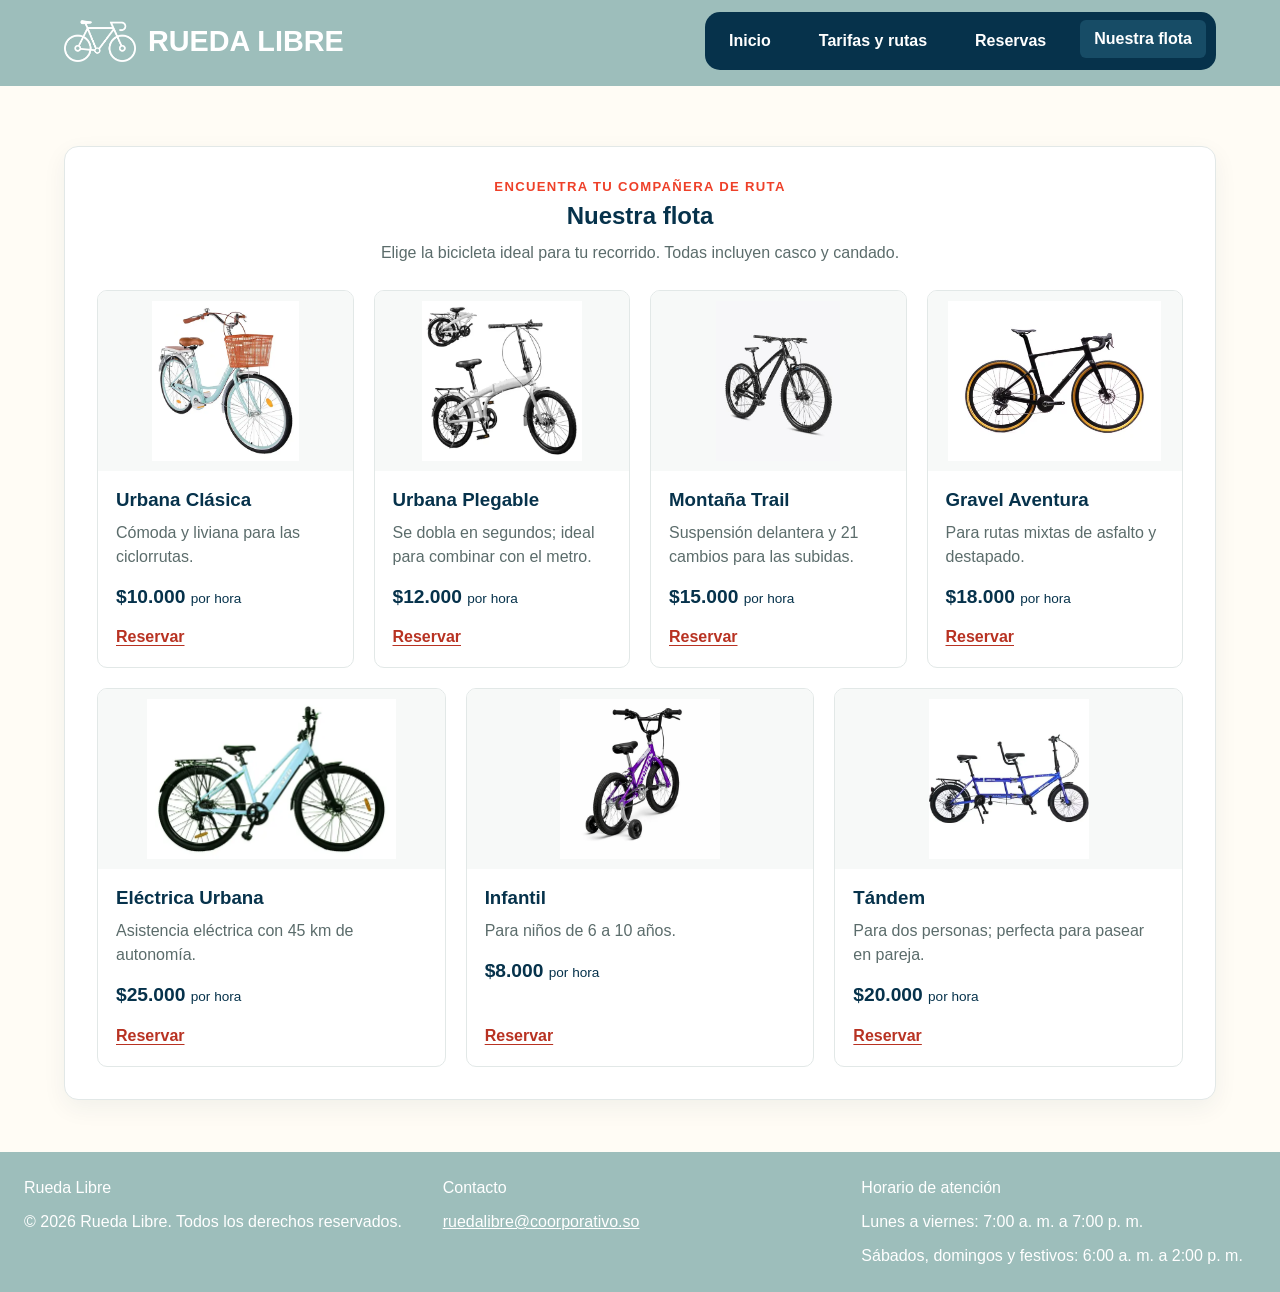
==== paginas/nuestra-flota.html @ 8e7b6cf3 "cambios dia2 semana3" ====
<!DOCTYPE html>
<html lang="es">

<head>
    <meta charset="UTF-8">
    <meta name="viewport" content="width=device-width, initial-scale=1.0">
    <meta name="description" content="Conoce las bicicletas disponibles para alquiler en Rueda Libre.">

    <title>Nuestra flota | Rueda Libre</title>
    <link rel="icon" type="image/png" href="../img/icon.png">
    <link rel="stylesheet" href="../css/estilos.css">
</head>

<body>

    <header class="head">
        <div class="head-marca">
            <a href="../index.html">
                <img src="../img/logo.png" alt="Logo de Rueda Libre" width="90">
            </a>
            <h1>RUEDA LIBRE</h1>
        </div>

        <nav>
            <ul>
                <li><a href="../index.html">Inicio</a></li>
                <li><a href="tarifas.html">Tarifas y rutas</a></li>
                <li><a href="reservas.html">Reservas</a></li>
                <li><a href="nuestra-flota.html" aria-current="page">Nuestra flota</a></li>
            </ul>
        </nav>
    </header>

    <main class="inicio-main">
        <section class="inicio-section" id="flota" aria-labelledby="flota-titulo">
            <div class="inicio-section-heading">
                <p class="inicio-eyebrow">Encuentra tu compañera de ruta</p>
                <h2 id="flota-titulo">Nuestra flota</h2>
                <p>Elige la bicicleta ideal para tu recorrido. Todas incluyen casco y candado.</p>
            </div>
            <div class="flota-grid">
                <article class="flota-card">
                    <img src="../img/img4.png" alt="Bicicletas disponibles para alquiler" loading="lazy">
                    <div class="flota-card-content">
                        <h3>Urbana Clásica</h3>
                        <p>Cómoda y liviana para las ciclorrutas.</p>
                        <p class="flota-precio">$10.000 <span>por hora</span></p>
                        <a href="reservas.html">Reservar</a>
                    </div>
                </article>
                <article class="flota-card">
                    <img src="../img/img5.png" alt="Bicicletas disponibles para alquiler" loading="lazy">
                    <div class="flota-card-content">
                        <h3>Urbana Plegable</h3>
                        <p>Se dobla en segundos; ideal para combinar con el metro.</p>
                        <p class="flota-precio">$12.000 <span>por hora</span></p>
                        <a href="reservas.html">Reservar</a>
                    </div>
                </article>
                <article class="flota-card">
                    <img src="../img/img6.png" alt="Bicicletas recorriendo una ruta" loading="lazy">
                    <div class="flota-card-content">
                        <h3>Montaña Trail</h3>
                        <p>Suspensión delantera y 21 cambios para las subidas.</p>
                        <p class="flota-precio">$15.000 <span>por hora</span></p>
                        <a href="reservas.html">Reservar</a>
                    </div>
                </article>
                <article class="flota-card">
                    <img src="../img/img7.png" alt="Bicicletas recorriendo una ruta" loading="lazy">
                    <div class="flota-card-content">
                        <h3>Gravel Aventura</h3>
                        <p>Para rutas mixtas de asfalto y destapado.</p>
                        <p class="flota-precio">$18.000 <span>por hora</span></p>
                        <a href="reservas.html">Reservar</a>
                    </div>
                </article>
                <article class="flota-card">
                    <img src="../img/img8.png" alt="Bicicletas disponibles para alquiler" loading="lazy">
                    <div class="flota-card-content">
                        <h3>Eléctrica Urbana</h3>
                        <p>Asistencia eléctrica con 45 km de autonomía.</p>
                        <p class="flota-precio">$25.000 <span>por hora</span></p>
                        <a href="reservas.html">Reservar</a>
                    </div>
                </article>
                <article class="flota-card">
                    <img src="../img/img9.png" alt="Bicicletas disponibles para alquiler" loading="lazy">
                    <div class="flota-card-content">
                        <h3>Infantil</h3>
                        <p>Para niños de 6 a 10 años.</p>
                        <p class="flota-precio">$8.000 <span>por hora</span></p>
                        <a href="reservas.html">Reservar</a>
                    </div>
                </article>
                <article class="flota-card">
                    <img src="../img/img10.png" alt="Bicicletas disponibles para alquiler" loading="lazy">
                    <div class="flota-card-content">
                        <h3>Tándem</h3>
                        <p>Para dos personas; perfecta para pasear en pareja.</p>
                        <p class="flota-precio">$20.000 <span>por hora</span></p>
                        <a href="reservas.html">Reservar</a>
                    </div>
                </article>
            </div>
        </section>
    </main>

    <footer>
        <div class="footer-marca">
            <p>Rueda Libre</p>
            <p>&copy; 2026 Rueda Libre. Todos los derechos reservados.</p>
        </div>

        <div class="footer-contacto">
            <p>Contacto</p>
            <p>
                <a href="mailto:ruedalibre@coorporativo.so">
                    ruedalibre@coorporativo.so
                </a>
            </p>
        </div>

        <div class="footer-horario">
            <p>Horario de atención</p>
            <p>Lunes a viernes: 7:00 a. m. a 7:00 p. m.</p>
            <p>Sábados, domingos y festivos: 6:00 a. m. a 2:00 p. m.</p>
        </div>
    </footer>

</body>

</html>
---- css/estilos.css ----
* {
    box-sizing: border-box;
}

body {
    margin: 0;
    background-color: #fffcf5;
    color: #333;
    font-family: Arial, sans-serif;
}

img {
    display: block;
    max-width: 100%;
    height: auto;
}

a {
    color: #b83222;
}

a:hover {
    color: #06324b;
}

.head {
    display: flex;
    flex-direction: column;
    align-items: center;
    gap: 14px;
    padding: 14px 16px;
    border-bottom: 4px solid #9dbebb;
    background: #9dbebb;
    color: #fff;
    text-align: center;
}

.head-marca {
    display: flex;
    align-items: center;
    justify-content: center;
    gap: 12px;
}

.head-marca a {
    line-height: 0;
}

.head img {
    width: 64px;
    filter: brightness(0) invert(1);
}

.head h1 {
    margin: 0;
    font-size: clamp(1.25rem, 5vw, 1.8rem);
}

nav {
    width: 100%;
    padding: 10px;
    background: #06324b;
    border-radius: 15px;
}

nav ul {
    display: flex;
    flex-wrap: wrap;
    align-items: center;
    justify-content: center;
    gap: 8px;
    margin: 0;
    padding: 0;
    list-style: none;
}

nav a {
    display: block;
    padding: 10px 14px;
    border-radius: 6px;
    color: #fff;
    font-weight: 700;
    text-decoration: none;
    transition: color 0.2s ease, background-color 0.2s ease, transform 0.2s ease;
}

nav a:hover,
nav a[aria-current="page"],
nav a:focus-visible {
    transform: translateY(-2px);
    background-color: #174c66;
    color: #fff;
}

nav a:focus-visible {
    outline: 2px solid #a5d6a7;
    outline-offset: 2px;
}

main {
    padding: 20px 16px;
}

section {
    margin-bottom: 20px;
    padding: 20px;
    border: 1px solid #ddd;
    border-radius: 8px;
    background: #fff;
}

h2 {
    color: #ee4029;
}

h3 {
    color: #5b6c6b;
}

footer {
    display: flex;
    flex-direction: column;
    gap: 18px;
    padding: 24px 20px;
    background: #9dbebb;
    color: #fff;
}

footer > div {
    min-width: 0;
}

footer p {
    margin: 0 0 10px;
    line-height: 1.5;
}

footer p:last-child {
    margin-bottom: 0;
}

footer a {
    color: #fff;
    overflow-wrap: anywhere;
}

footer a:hover {
    color: #06324b;
}

.reservas-main {
    max-width: 1200px;
    margin: 0 auto;
    padding: 30px 16px 40px;
}

.reservas-layout {
    display: grid;
    gap: 24px;
}

.reservas-heading {
    max-width: 760px;
    margin: 0 auto 28px;
    text-align: left;
}

.reservas-heading h1 {
    margin: 6px 0 12px;
    color: #06324b;
    font-size: clamp(2rem, 5vw, 3rem);
}

.reservas-heading > p:last-child {
    margin: 0;
    color: #5b6c6b;
    line-height: 1.6;
}

.reservas-eyebrow,
.tarifas-eyebrow,
.inicio-eyebrow {
    margin: 0 0 8px;
    color: #ee4029;
    font-size: 0.82rem;
    font-weight: 700;
    letter-spacing: 0.1em;
    text-transform: uppercase;
}

.reserva-card,
.reserva-info-card {
    margin: 0;
    border: 1px solid #e2e8e7;
    border-radius: 14px;
    background: #fff;
    box-shadow: 0 8px 24px rgb(6 50 75 / 8%);
}

.reserva-card {
    padding: 22px 18px;
}

.reserva-card-heading {
    margin-bottom: 24px;
    padding-bottom: 18px;
    border-bottom: 1px solid #e2e8e7;
}

.reserva-card h2,
.reserva-info-card h2 {
    margin: 0 0 8px;
    color: #06324b;
}

.reserva-card-heading .reservas-eyebrow {
    margin-bottom: 6px;
}

.reserva-intro {
    margin: 0;
    color: #5b6c6b;
}

.reserva-form fieldset {
    min-width: 0;
    margin: 0;
    padding: 0;
    border: 0;
}

.reserva-form fieldset + fieldset {
    margin-top: 24px;
}

.reserva-form legend {
    margin-bottom: 16px;
    color: #26382a;
    font-size: 1.1rem;
    font-weight: 700;
}

.reserva-fields {
    display: grid;
    grid-template-columns: minmax(0, 1fr);
    gap: 18px;
}

.reserva-field {
    display: flex;
    min-width: 0;
    flex-direction: column;
    gap: 7px;
}

.reserva-field-full {
    grid-column: 1 / -1;
}

.reserva-field label {
    color: #26382a;
    font-size: 0.95rem;
    font-weight: 700;
}

.reserva-field label span,
.reserva-consent label span {
    color: #ee4029;
}

.reserva-field input:not([type="checkbox"]),
.reserva-field select,
.reserva-field textarea {
    width: 100%;
    min-height: 46px;
    padding: 11px 12px;
    border: 1px solid #bdccca;
    border-radius: 7px;
    background: #fff;
    color: #26382a;
    font: inherit;
}

.reserva-field textarea {
    min-height: 110px;
    resize: vertical;
}

.reserva-field small {
    color: #5b6c6b;
    line-height: 1.4;
}

.reserva-field input:focus,
.reserva-field select:focus,
.reserva-field textarea:focus {
    border-color: #06324b;
    outline: 3px solid rgb(157 190 187 / 45%);
}

.reserva-consent {
    display: flex;
    align-items: flex-start;
    gap: 10px;
    margin-top: 24px;
}

.reserva-consent input {
    width: 18px;
    height: 18px;
    flex: 0 0 auto;
    margin: 2px 0 0;
    accent-color: #06324b;
}

.reserva-consent input:focus-visible {
    outline: 3px solid rgb(157 190 187 / 70%);
    outline-offset: 3px;
}

.reserva-consent label {
    color: #26382a;
    line-height: 1.5;
}

.reserva-form button {
    width: 100%;
    min-height: 48px;
    padding: 12px 22px;
    border: 0;
    border-radius: 7px;
    background: #ee4029;
    color: #fff;
    cursor: pointer;
    font: inherit;
    font-weight: 700;
}

.reserva-form button:hover {
    background: #c93220;
}

.reserva-form button:focus-visible {
    outline: 3px solid #06324b;
    outline-offset: 3px;
}

.reservas-info {
    display: grid;
    grid-template-columns: minmax(0, 1fr);
    gap: 18px;
}

.reserva-info-card {
    padding: 22px;
}

.reserva-info-card dl {
    display: grid;
    gap: 16px;
    margin: 18px 0 0;
}

.reserva-info-card dt {
    color: #26382a;
    font-weight: 700;
}

.reserva-info-card dd {
    margin: 4px 0 0;
    color: #5b6c6b;
}

.reserva-info-card p {
    color: #5b6c6b;
    line-height: 1.6;
}

.reserva-info-card a {
    font-weight: 700;
    overflow-wrap: anywhere;
}

.reserva-checklist {
    display: grid;
    gap: 12px;
    margin: 16px 0;
    padding-left: 20px;
    color: #5b6c6b;
    line-height: 1.5;
}

.tarifas-main {
    max-width: 1160px;
    margin: 0 auto;
    padding: 30px 16px 40px;
}

.tarifas-heading {
    margin: 0 auto 28px;
    text-align: center;
}

.tarifas-heading h1 {
    margin: 6px 0 12px;
    color: #06324b;
    font-size: clamp(2rem, 5vw, 3rem);
}

.tarifas-heading > p:last-child,
.tarifas-section-heading > p {
    color: #5b6c6b;
    line-height: 1.6;
}

.tarifas-heading > p:last-child {
    margin: 0;
}

.tarifas-card {
    margin-bottom: 24px;
    padding: 20px 14px;
    border: 1px solid #e2e8e7;
    border-radius: 14px;
    background: #fff;
    box-shadow: 0 8px 24px rgb(6 50 75 / 8%);
}

.tarifas-section-heading {
    display: flex;
    flex-direction: column;
    gap: 8px;
    margin-bottom: 18px;
}

.tarifas-section-heading h2,
.tarifas-extra h2 {
    margin: 6px 0 0;
    color: #06324b;
}

.taller-section {
    display: grid;
    grid-template-columns: minmax(0, 1fr);
    align-items: center;
    gap: 20px;
}

.taller-section > img {
    width: 100%;
    max-height: 260px;
    border-radius: 10px;
    object-fit: cover;
}

.taller-content h2 {
    margin: 4px 0 10px;
    color: #06324b;
}

.taller-content > p:not(.inicio-eyebrow) {
    color: #5b6c6b;
    line-height: 1.6;
}

.taller-content a {
    color: #b83222;
    font-weight: 700;
    text-underline-offset: 3px;
}

.taller-content a:hover {
    color: #06324b;
}

.tarifas-section-heading > p {
    margin: 0;
}

.tarifas-table-wrap {
    overflow: visible;
}

.tarifas-table {
    display: block;
    width: 100%;
    border-collapse: collapse;
    text-align: left;
}

.tarifas-table caption {
    padding: 12px 10px;
    border-radius: 8px 8px 0 0;
    background: #f3f7f6;
    color: #5b6c6b;
    font-size: 0.85rem;
    text-align: left;
}

.tarifas-table thead {
    position: absolute;
    width: 1px;
    height: 1px;
    overflow: hidden;
    clip: rect(0, 0, 0, 0);
    white-space: nowrap;
    clip-path: inset(50%);
}

.tarifas-table tbody {
    display: grid;
    gap: 12px;
    padding-top: 12px;
}

.tarifas-table tbody tr {
    display: grid;
    padding: 8px 10px;
    border: 1px solid #e2e8e7;
    border-radius: 8px;
    background: #fff;
}

.tarifas-table th,
.tarifas-table td {
    display: grid;
    grid-template-columns: minmax(0, 1fr) auto;
    gap: 12px;
    padding: 7px 0;
    border-top: 1px solid #e2e8e7;
    font-size: 0.88rem;
    text-align: right;
}

.tarifas-table tbody th {
    display: block;
    padding: 4px 0 8px;
    border-top: 0;
    color: #26382a;
    font-size: 0.98rem;
    text-align: left;
}

.tarifas-table td::before {
    color: #5b6c6b;
    content: attr(data-label);
    font-weight: 400;
    text-align: left;
}

.tarifas-table thead th {
    background: #06324b;
    color: #fff;
    font-size: 0.9rem;
}

.tarifas-price {
    color: #06324b;
    font-weight: 700;
}

.nivel-badge {
    display: inline-block;
    padding: 4px 8px;
    border-radius: 999px;
    font-size: 0.8rem;
    font-weight: 700;
}

.nivel-facil {
    background: #e4f3e8;
    color: #27643a;
}

.nivel-medio {
    background: #fff2d5;
    color: #77520a;
}

.nivel-dificil {
    background: #fde7e3;
    color: #a93223;
}

.tarifas-extra {
    display: grid;
    grid-template-columns: minmax(0, 1fr);
    gap: 18px;
    padding: 22px 18px;
    border-radius: 14px;
    background: #06324b;
    color: #fff;
}

.tarifas-extra h2,
.tarifas-que-llevar h3 {
    color: #fff;
}

.tarifas-extra > div > p:last-child {
    color: #e0e9e8;
    line-height: 1.6;
}

.tarifas-extra .tarifas-eyebrow {
    color: #a5d6a7;
}

.tarifas-que-llevar {
    padding-top: 18px;
    border-top: 1px solid rgb(255 255 255 / 25%);
}

.tarifas-que-llevar h3 {
    margin-top: 0;
}

.tarifas-que-llevar ul {
    display: grid;
    grid-template-columns: minmax(0, 1fr);
    gap: 10px;
    margin-bottom: 0;
    padding-left: 20px;
    color: #e0e9e8;
}

.inicio-main {
    max-width: 1200px;
    margin: 0 auto;
    padding: 24px 16px 40px;
}

.inicio-hero {
    display: grid;
    grid-template-columns: minmax(0, 1fr);
    align-items: center;
    gap: 24px;
    min-height: 0;
    padding: 28px 22px;
    border: 0;
    border-radius: 16px;
    background: linear-gradient(125deg, #06324b, #39677a);
    color: #fff;
}

.inicio-hero-content {
    max-width: 720px;
}

.inicio-hero .inicio-eyebrow {
    color: #a5d6a7;
}

.inicio-hero h2 {
    max-width: 650px;
    margin: 0 0 14px;
    color: #fff;
    font-size: clamp(2.2rem, 6vw, 3.6rem);
    line-height: 1.08;
}

.inicio-hero-content > p:not(.inicio-eyebrow) {
    max-width: 620px;
    margin: 0;
    color: #e0e9e8;
    font-size: 1.08rem;
    line-height: 1.65;
}

.inicio-hero-image {
    width: 100%;
    max-height: 320px;
    border-radius: 12px;
    object-fit: cover;
}

.inicio-actions {
    display: flex;
    flex-wrap: wrap;
    gap: 12px;
    margin-top: 24px;
}

.inicio-button {
    display: inline-flex;
    min-height: 46px;
    align-items: center;
    justify-content: center;
    padding: 11px 18px;
    border: 2px solid transparent;
    border-radius: 7px;
    font-weight: 700;
    text-align: center;
    text-decoration: none;
}

.inicio-button:focus-visible,
.inicio-contact-email:focus-visible,
.inicio-text-link:focus-visible,
.flota-card a:focus-visible,
.taller-content a:focus-visible {
    outline: 3px solid #9dbebb;
    outline-offset: 3px;
}

.inicio-button-primary {
    background: #ee4029;
    color: #fff;
}

.inicio-button-primary:hover {
    background: #c93220;
    color: #fff;
}

.inicio-button-secondary {
    border-color: rgb(255 255 255 / 65%);
    background: transparent;
    color: #fff;
}

.inicio-button-secondary:hover {
    background: #fff;
    color: #06324b;
}

.inicio-benefits {
    display: flex;
    flex-direction: column;
    gap: 8px;
    margin: 24px 0 0;
    padding: 0;
    color: #e0e9e8;
    list-style: none;
}

.inicio-benefits li::before {
    margin-right: 8px;
    color: #a5d6a7;
    content: "✓";
    font-weight: 700;
}

.inicio-section {
    margin-top: 24px;
    margin-bottom: 0;
    padding: 24px 18px;
    border: 1px solid #e2e8e7;
    border-radius: 14px;
    background: #fff;
    box-shadow: 0 8px 24px rgb(6 50 75 / 6%);
}

.inicio-section-heading {
    margin: 0 auto 24px;
    text-align: center;
}

.inicio-section-heading h2,
.inicio-contact h2 {
    margin: 4px 0 10px;
    color: #06324b;
}

.inicio-section-heading > p:last-child {
    margin: 0;
    color: #5b6c6b;
    line-height: 1.6;
}

.flota-grid {
    display: flex;
    flex-wrap: wrap;
    justify-content: center;
    max-width: 1200px;
    margin: 0 auto;
    gap: 20px;
}

.flota-card {
    display: flex;
    flex: 1 1 250px;
    min-width: 0;
    flex-direction: column;
    overflow: hidden;
    border: 1px solid #e2e8e7;
    border-radius: 10px;
    background: #fff;
    transition: transform 0.2s ease, box-shadow 0.2s ease, border-color 0.2s ease;
}

.flota-card > img {
    width: 100%;
    height: 180px;
    padding: 10px;
    background: #f7f9f8;
    object-fit: contain;
    transition: transform 0.25s ease;
}

.flota-card:hover,
.flota-card:focus-within,
.ruta-card:hover,
.ruta-card:focus-within {
    transform: translateY(-4px);
    border-color: #9dbebb;
    box-shadow: 0 14px 30px rgb(6 50 75 / 16%);
}

.flota-card:hover > img,
.flota-card:focus-within > img,
.ruta-card:hover img,
.ruta-card:focus-within img {
    transform: scale(1.035);
}

.flota-card-content {
    display: flex;
    flex: 1;
    flex-direction: column;
    align-items: flex-start;
    padding: 18px;
}

.flota-card h3 {
    margin: 0 0 10px;
    color: #06324b;
}

.flota-card p {
    margin: 0 0 14px;
    color: #5b6c6b;
    line-height: 1.5;
}

.flota-card .flota-precio {
    color: #06324b;
    font-size: 1.2rem;
    font-weight: 700;
}

.flota-precio span {
    font-size: 0.85rem;
    font-weight: 400;
}

.flota-card a {
    margin-top: auto;
    color: #b83222;
    font-weight: 700;
    line-height: 1.5;
    text-underline-offset: 3px;
}

.tarifas-rutas-grid {
    display: grid;
    grid-template-columns: minmax(0, 1fr);
    gap: 20px;
}

.ruta-card {
    overflow: hidden;
    border: 1px solid #e2e8e7;
    border-radius: 10px;
    background: #fff;
    transition: transform 0.2s ease, box-shadow 0.2s ease, border-color 0.2s ease;
}

.ruta-card img {
    width: 100%;
    height: 210px;
    object-fit: cover;
    transition: transform 0.25s ease;
}

.ruta-card > div {
    padding: 18px;
}

.ruta-card h3 {
    margin: 0 0 8px;
    color: #06324b;
}

.ruta-card p {
    margin: 0 0 12px;
    color: #5b6c6b;
}

.inicio-text-link {
    margin-top: auto;
    color: #b83222;
    font-weight: 700;
    line-height: 1.5;
    text-decoration-thickness: 1px;
    text-underline-offset: 3px;
}

.ruta-card a {
    color: #b83222;
    font-weight: 700;
    text-underline-offset: 3px;
}

.ruta-card a:hover {
    color: #06324b;
}

@media (prefers-reduced-motion: reduce) {
    nav a,
    .flota-card,
    .flota-card > img,
    .ruta-card,
    .ruta-card img {
        transition: none;
    }

    .flota-card:hover,
    .flota-card:focus-within,
    .ruta-card:hover,
    .ruta-card:focus-within {
        transform: none;
    }

    nav a:hover,
    nav a[aria-current="page"],
    nav a:focus-visible {
        transform: none;
    }

    .flota-card:hover > img,
    .flota-card:focus-within > img,
    .ruta-card:hover img,
    .ruta-card:focus-within img {
        transform: none;
    }
}

.inicio-howto {
    text-align: center;
}

.inicio-steps {
    display: grid;
    grid-template-columns: minmax(0, 1fr);
    gap: 14px;
    margin: 24px 0;
    padding: 0;
    counter-reset: pasos;
    list-style: none;
    text-align: left;
}

.inicio-steps li {
    min-height: 0;
    padding: 18px;
    border-radius: 9px;
    background: #f3f7f6;
    color: #26382a;
    line-height: 1.5;
    counter-increment: pasos;
}

.inicio-steps li::before {
    display: block;
    margin-bottom: 10px;
    color: #ee4029;
    content: "0" counter(pasos);
    font-size: 1.25rem;
    font-weight: 700;
}

.inicio-text-link {
    display: inline-block;
    margin-top: 0;
}

.inicio-contact {
    display: grid;
    grid-template-columns: minmax(0, 1fr);
    align-items: center;
    gap: 20px;
    margin-top: 24px;
    padding: 24px 18px;
    border-radius: 14px;
    background: #26382a;
    color: #fff;
}

.inicio-contact .inicio-eyebrow {
    color: #a5d6a7;
}

.inicio-contact h2 {
    color: #fff;
}

.inicio-contact > div:first-child > p:last-child {
    margin-bottom: 0;
    color: #e0e9e8;
    line-height: 1.6;
}

.inicio-contact-actions {
    display: flex;
    flex-direction: column;
    align-items: stretch;
    gap: 14px;
}

.inicio-button-light {
    background: #fff;
    color: #06324b;
}

.inicio-button-light:hover {
    background: #e0e9e8;
    color: #06324b;
}

.inicio-contact-email {
    color: #c5e2c7;
    font-weight: 700;
    overflow-wrap: anywhere;
}

@media (min-width: 768px) {
    .head {
        flex-direction: row;
        justify-content: space-between;
        padding: 12px 24px;
        text-align: left;
    }

    .head img {
        width: 72px;
    }

    nav {
        width: auto;
        flex: 0 1 auto;
    }

    nav ul {
        gap: 12px 20px;
    }

    main {
        padding: 28px 24px;
    }

    footer {
        flex-direction: row;
        justify-content: space-between;
        gap: 24px;
        padding: 24px;
    }

    footer > div {
        flex: 1 1 0;
    }

    .reserva-card,
    .reserva-info-card {
        padding: 28px;
    }

    .reserva-fields {
        grid-template-columns: repeat(2, minmax(0, 1fr));
    }

    .reserva-field-full {
        grid-column: 1 / -1;
    }

    .reserva-form button {
        width: auto;
    }

    .tarifas-main {
        padding: 40px 24px 52px;
    }

    .tarifas-card {
        padding: 28px;
    }

    .tarifas-section-heading {
        flex-direction: row;
        align-items: end;
        justify-content: space-between;
        gap: 20px;
    }

    .tarifas-section-heading > p {
        text-align: right;
    }

    .tarifas-table-wrap {
        overflow-x: auto;
        border: 1px solid #e2e8e7;
        border-radius: 9px;
    }

    .tarifas-table {
        display: table;
    }

    .tarifas-table caption {
        padding: 12px 14px;
        font-size: 0.9rem;
    }

    .tarifas-table thead {
        position: static;
        width: auto;
        height: auto;
        overflow: visible;
        clip: auto;
        white-space: normal;
        clip-path: none;
    }

    .tarifas-table tbody {
        display: table-row-group;
        padding: 0;
    }

    .tarifas-table tbody tr {
        display: table-row;
        padding: 0;
        border: 0;
        border-radius: 0;
    }

    .tarifas-table th,
    .tarifas-table td {
        display: table-cell;
        padding: 14px 12px;
        border-top: 1px solid #e2e8e7;
        font-size: 0.9rem;
        text-align: left;
        white-space: nowrap;
    }

    .tarifas-table td::before {
        content: none;
    }

    .tarifas-table tbody th {
        padding: 14px 12px;
        border-top: 1px solid #e2e8e7;
        font-size: 0.9rem;
    }

    .tarifas-extra {
        grid-template-columns: 1fr 1fr;
        gap: 24px;
        padding: 28px;
    }

    .tarifas-que-llevar {
        padding-top: 0;
        padding-left: 24px;
        border-top: 0;
        border-left: 1px solid rgb(255 255 255 / 25%);
    }

    .tarifas-que-llevar ul {
        grid-template-columns: repeat(2, minmax(0, 1fr));
        gap: 10px 20px;
    }

    .inicio-main {
        padding: 32px 24px 52px;
    }

    .inicio-hero {
        grid-template-columns: minmax(0, 1.2fr) minmax(0, 0.8fr);
        min-height: 350px;
        padding: 40px;
    }

    .inicio-hero-image {
        max-height: 360px;
    }

    .inicio-benefits {
        flex-direction: row;
        flex-wrap: wrap;
        gap: 10px 24px;
    }

    .inicio-section {
        padding: 30px 24px;
    }

    .taller-section {
        grid-template-columns: minmax(0, 0.9fr) minmax(0, 1.1fr);
    }

    .tarifas-rutas-grid {
        grid-template-columns: repeat(2, minmax(0, 1fr));
    }

    .inicio-steps {
        grid-template-columns: repeat(2, minmax(0, 1fr));
    }

    .inicio-contact {
        grid-template-columns: 1.2fr 1fr;
        padding: 30px 24px;
    }

    .inicio-contact-actions {
        align-items: flex-start;
    }
}

@media (min-width: 1200px) {
    .head {
        padding-right: max(24px, calc((100% - 1152px) / 2));
        padding-left: max(24px, calc((100% - 1152px) / 2));
    }

    .reservas-main {
        padding: 42px 24px 56px;
    }

    .reservas-layout {
        grid-template-columns: minmax(0, 2fr) minmax(0, 1fr);
        align-items: start;
        gap: 24px;
    }

    .reservas-info {
        grid-template-columns: minmax(0, 1fr);
    }

    .inicio-main {
        padding-top: 36px;
    }

    .inicio-hero {
        grid-template-columns: minmax(0, 1fr) minmax(0, 0.85fr);
        padding: 56px;
    }

    .inicio-section {
        padding: 32px;
    }

    .taller-section {
        gap: 32px;
    }

    .tarifas-rutas-grid {
        grid-template-columns: repeat(3, minmax(0, 1fr));
    }

    .inicio-steps {
        grid-template-columns: repeat(4, minmax(0, 1fr));
    }
}
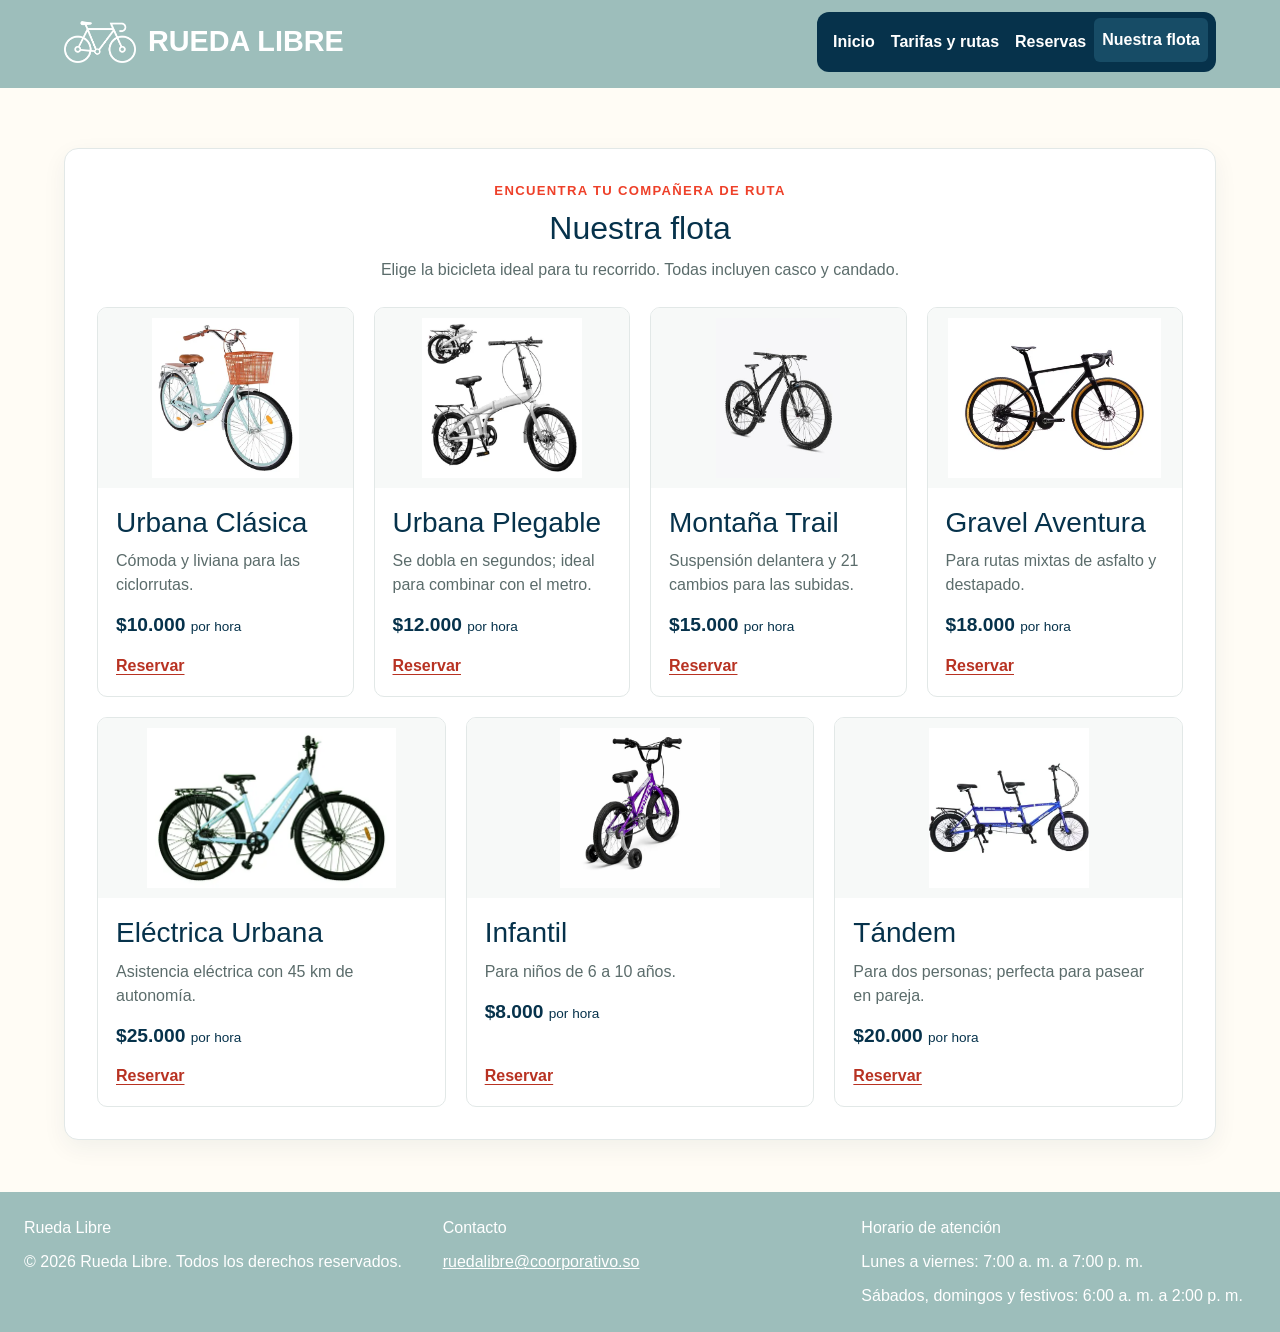
==== commit 2773a63f: "cambios dia3 semana 3" ====
--- a/paginas/nuestra-flota.html
+++ b/paginas/nuestra-flota.html
@@ -6,6 +6,8 @@
     <meta name="viewport" content="width=device-width, initial-scale=1.0">
     <meta name="description" content="Conoce las bicicletas disponibles para alquiler en Rueda Libre.">
 
+    <link href="https://cdn.jsdelivr.net/npm/bootstrap@5.3.3/dist/css/bootstrap.min.css" rel="stylesheet"
+        integrity="sha384-QWTKZyjpPEjISv5WaRU9OFeRpok6YctnYmDr5pNlyT2bRjXh0JMhjY6hW+ALEwIH" crossorigin="anonymous">
     <title>Nuestra flota | Rueda Libre</title>
     <link rel="icon" type="image/png" href="../img/icon.png">
     <link rel="stylesheet" href="../css/estilos.css">
@@ -13,22 +15,27 @@
 
 <body>
 
-    <header class="head">
-        <div class="head-marca">
-            <a href="../index.html">
+    <header class="head navbar navbar-expand-lg" data-bs-theme="dark">
+        <div class="container-fluid px-0">
+            <a class="head-marca navbar-brand" href="../index.html">
                 <img src="../img/logo.png" alt="Logo de Rueda Libre" width="90">
+                <span>RUEDA LIBRE</span>
             </a>
-            <h1>RUEDA LIBRE</h1>
+            <button class="navbar-toggler" type="button" data-bs-toggle="collapse" data-bs-target="#mainNavbar"
+                aria-controls="mainNavbar" aria-expanded="false" aria-label="Mostrar u ocultar navegación">
+                <span class="navbar-toggler-icon"></span>
+            </button>
+            <div class="collapse navbar-collapse" id="mainNavbar">
+                <nav aria-label="Navegación principal">
+                    <ul class="navbar-nav ms-lg-auto">
+                        <li class="nav-item"><a class="nav-link" href="../index.html">Inicio</a></li>
+                        <li class="nav-item"><a class="nav-link" href="tarifas.html">Tarifas y rutas</a></li>
+                        <li class="nav-item"><a class="nav-link" href="reservas.html">Reservas</a></li>
+                        <li class="nav-item"><a class="nav-link" href="nuestra-flota.html" aria-current="page">Nuestra flota</a></li>
+                    </ul>
+                </nav>
+            </div>
         </div>
-
-        <nav>
-            <ul>
-                <li><a href="../index.html">Inicio</a></li>
-                <li><a href="tarifas.html">Tarifas y rutas</a></li>
-                <li><a href="reservas.html">Reservas</a></li>
-                <li><a href="nuestra-flota.html" aria-current="page">Nuestra flota</a></li>
-            </ul>
-        </nav>
     </header>
 
     <main class="inicio-main">
@@ -128,6 +135,9 @@
         </div>
     </footer>
 
+    <script src="https://cdn.jsdelivr.net/npm/bootstrap@5.3.3/dist/js/bootstrap.bundle.min.js"
+        integrity="sha384-YvpcrYf0tY3lHB60NNkmXc5s9fDVZLESaAA55NDzOxhy9GkcIdslK1eN7N6jIeHz"
+        crossorigin="anonymous"></script>
 </body>
 
 </html>
--- a/css/estilos.css
+++ b/css/estilos.css
@@ -24,26 +24,21 @@
 }
 
 .head {
-    display: flex;
-    flex-direction: column;
-    align-items: center;
-    gap: 14px;
     padding: 14px 16px;
     border-bottom: 4px solid #9dbebb;
     background: #9dbebb;
     color: #fff;
-    text-align: center;
 }
 
 .head-marca {
     display: flex;
     align-items: center;
-    justify-content: center;
     gap: 12px;
-}
-
-.head-marca a {
-    line-height: 0;
+    margin-right: auto;
+    color: #fff;
+    font-size: clamp(1.25rem, 5vw, 1.8rem);
+    font-weight: 700;
+    text-decoration: none;
 }
 
 .head img {
@@ -51,31 +46,22 @@
     filter: brightness(0) invert(1);
 }
 
-.head h1 {
-    margin: 0;
-    font-size: clamp(1.25rem, 5vw, 1.8rem);
-}
-
-nav {
+.head nav {
     width: 100%;
-    padding: 10px;
+}
+
+.head .navbar-collapse {
+    flex-grow: 0;
+}
+
+.head .navbar-nav {
+    display: flex;
+    padding: 8px;
+    border-radius: 12px;
     background: #06324b;
-    border-radius: 15px;
-}
-
-nav ul {
-    display: flex;
-    flex-wrap: wrap;
-    align-items: center;
-    justify-content: center;
-    gap: 8px;
-    margin: 0;
-    padding: 0;
-    list-style: none;
-}
-
-nav a {
-    display: block;
+}
+
+.head .nav-link {
     padding: 10px 14px;
     border-radius: 6px;
     color: #fff;
@@ -84,17 +70,21 @@
     transition: color 0.2s ease, background-color 0.2s ease, transform 0.2s ease;
 }
 
-nav a:hover,
-nav a[aria-current="page"],
-nav a:focus-visible {
+.head .nav-link:hover,
+.head .nav-link[aria-current="page"],
+.head .nav-link:focus-visible {
     transform: translateY(-2px);
     background-color: #174c66;
     color: #fff;
 }
 
-nav a:focus-visible {
+.head .nav-link:focus-visible {
     outline: 2px solid #a5d6a7;
     outline-offset: 2px;
+}
+
+.head .navbar-toggler {
+    border-color: rgba(255, 255, 255, 0.65);
 }
 
 main {
@@ -667,10 +657,15 @@
     line-height: 1.65;
 }
 
-.inicio-hero-image {
+.inicio-hero-carousel {
     width: 100%;
-    max-height: 320px;
+    overflow: hidden;
     border-radius: 12px;
+}
+
+.inicio-hero-carousel .carousel-item img {
+    width: 100%;
+    height: 260px;
     object-fit: cover;
 }
 
@@ -907,7 +902,7 @@
 }
 
 @media (prefers-reduced-motion: reduce) {
-    nav a,
+    .head .nav-link,
     .flota-card,
     .flota-card > img,
     .ruta-card,
@@ -922,9 +917,9 @@
         transform: none;
     }
 
-    nav a:hover,
-    nav a[aria-current="page"],
-    nav a:focus-visible {
+    .head .nav-link:hover,
+    .head .nav-link[aria-current="page"],
+    .head .nav-link:focus-visible {
         transform: none;
     }
 
@@ -1026,23 +1021,11 @@
 
 @media (min-width: 768px) {
     .head {
-        flex-direction: row;
-        justify-content: space-between;
         padding: 12px 24px;
-        text-align: left;
     }
 
     .head img {
         width: 72px;
-    }
-
-    nav {
-        width: auto;
-        flex: 0 1 auto;
-    }
-
-    nav ul {
-        gap: 12px 20px;
     }
 
     main {
@@ -1181,8 +1164,8 @@
         padding: 40px;
     }
 
-    .inicio-hero-image {
-        max-height: 360px;
+    .inicio-hero-carousel .carousel-item img {
+        height: 360px;
     }
 
     .inicio-benefits {
@@ -1217,6 +1200,16 @@
     }
 }
 
+@media (min-width: 992px) {
+    .head nav {
+        width: auto;
+    }
+
+    .head .navbar-nav {
+        width: fit-content;
+    }
+}
+
 @media (min-width: 1200px) {
     .head {
         padding-right: max(24px, calc((100% - 1152px) / 2));
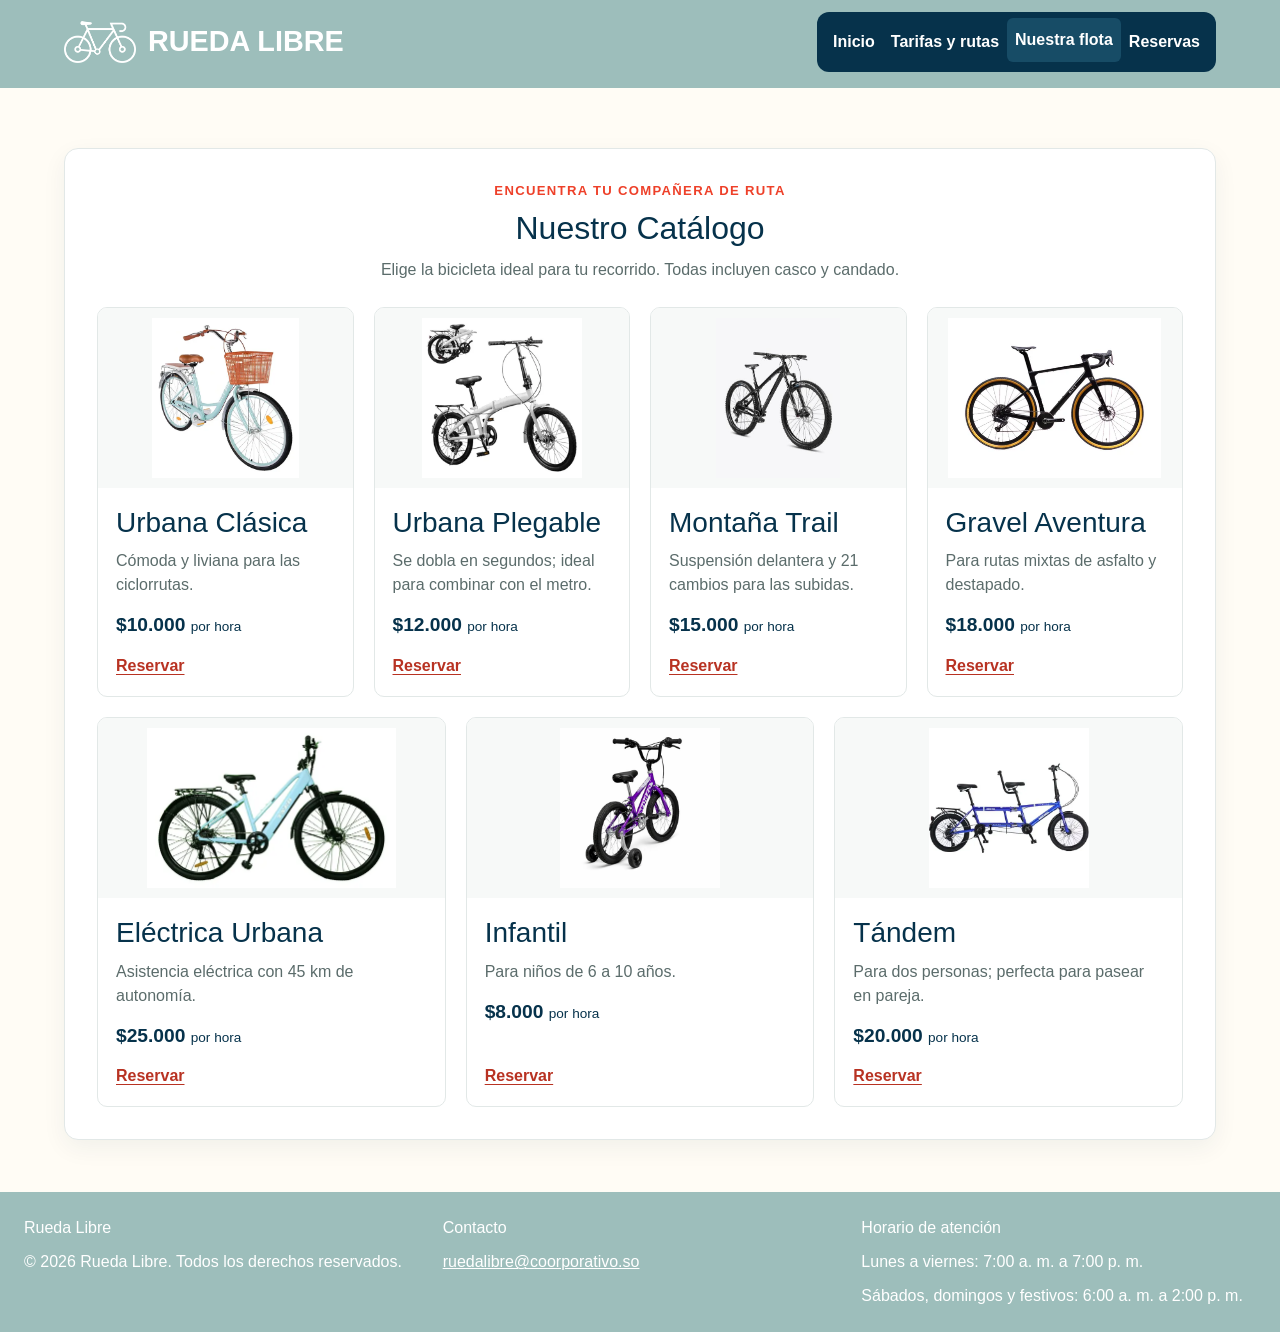
==== commit 2f8ceedb: "cambios dia4 semana2" ====
--- a/paginas/nuestra-flota.html
+++ b/paginas/nuestra-flota.html
@@ -30,8 +30,8 @@
                     <ul class="navbar-nav ms-lg-auto">
                         <li class="nav-item"><a class="nav-link" href="../index.html">Inicio</a></li>
                         <li class="nav-item"><a class="nav-link" href="tarifas.html">Tarifas y rutas</a></li>
+                        <li class="nav-item"><a class="nav-link" href="nuestra-flota.html" aria-current="page">Nuestra flota</a></li>
                         <li class="nav-item"><a class="nav-link" href="reservas.html">Reservas</a></li>
-                        <li class="nav-item"><a class="nav-link" href="nuestra-flota.html" aria-current="page">Nuestra flota</a></li>
                     </ul>
                 </nav>
             </div>
@@ -42,7 +42,7 @@
         <section class="inicio-section" id="flota" aria-labelledby="flota-titulo">
             <div class="inicio-section-heading">
                 <p class="inicio-eyebrow">Encuentra tu compañera de ruta</p>
-                <h2 id="flota-titulo">Nuestra flota</h2>
+                <h2 id="flota-titulo">Nuestro Catálogo</h2>
                 <p>Elige la bicicleta ideal para tu recorrido. Todas incluyen casco y candado.</p>
             </div>
             <div class="flota-grid">
--- a/css/estilos.css
+++ b/css/estilos.css
@@ -468,74 +468,65 @@
 }
 
 .tarifas-table-wrap {
-    overflow: visible;
+    overflow-x: auto;
+    border: 1px solid #e2e8e7;
+    border-radius: 9px;
+    -webkit-overflow-scrolling: touch;
+}
+
+.tarifas-table-wrap:focus-visible {
+    outline: 3px solid #9dbebb;
+    outline-offset: 3px;
 }
 
 .tarifas-table {
-    display: block;
+    display: table;
     width: 100%;
+    min-width: 640px;
     border-collapse: collapse;
     text-align: left;
 }
 
+.tarifas-table-recorridos {
+    min-width: 760px;
+}
+
 .tarifas-table caption {
-    padding: 12px 10px;
-    border-radius: 8px 8px 0 0;
+    padding: 12px 14px;
     background: #f3f7f6;
     color: #5b6c6b;
-    font-size: 0.85rem;
+    font-size: 0.9rem;
     text-align: left;
 }
 
 .tarifas-table thead {
-    position: absolute;
-    width: 1px;
-    height: 1px;
-    overflow: hidden;
-    clip: rect(0, 0, 0, 0);
-    white-space: nowrap;
-    clip-path: inset(50%);
+    position: static;
 }
 
 .tarifas-table tbody {
-    display: grid;
-    gap: 12px;
-    padding-top: 12px;
+    display: table-row-group;
 }
 
 .tarifas-table tbody tr {
-    display: grid;
-    padding: 8px 10px;
-    border: 1px solid #e2e8e7;
-    border-radius: 8px;
-    background: #fff;
+    display: table-row;
 }
 
 .tarifas-table th,
 .tarifas-table td {
-    display: grid;
-    grid-template-columns: minmax(0, 1fr) auto;
-    gap: 12px;
-    padding: 7px 0;
+    display: table-cell;
+    padding: 12px;
     border-top: 1px solid #e2e8e7;
-    font-size: 0.88rem;
-    text-align: right;
+    font-size: 0.9rem;
+    white-space: nowrap;
 }
 
 .tarifas-table tbody th {
-    display: block;
-    padding: 4px 0 8px;
-    border-top: 0;
+    padding: 12px;
     color: #26382a;
-    font-size: 0.98rem;
-    text-align: left;
 }
 
 .tarifas-table td::before {
-    color: #5b6c6b;
-    content: attr(data-label);
-    font-weight: 400;
-    text-align: left;
+    content: none;
 }
 
 .tarifas-table thead th {
@@ -931,6 +922,16 @@
     }
 }
 
+@media (max-width: 767px) {
+    .tarifas-table caption {
+        position: sticky;
+        left: 0;
+        width: calc(100vw - 64px);
+        max-width: calc(100vw - 64px);
+        white-space: normal;
+    }
+}
+
 .inicio-howto {
     text-align: center;
 }
@@ -1081,59 +1082,6 @@
 
     .tarifas-table-wrap {
         overflow-x: auto;
-        border: 1px solid #e2e8e7;
-        border-radius: 9px;
-    }
-
-    .tarifas-table {
-        display: table;
-    }
-
-    .tarifas-table caption {
-        padding: 12px 14px;
-        font-size: 0.9rem;
-    }
-
-    .tarifas-table thead {
-        position: static;
-        width: auto;
-        height: auto;
-        overflow: visible;
-        clip: auto;
-        white-space: normal;
-        clip-path: none;
-    }
-
-    .tarifas-table tbody {
-        display: table-row-group;
-        padding: 0;
-    }
-
-    .tarifas-table tbody tr {
-        display: table-row;
-        padding: 0;
-        border: 0;
-        border-radius: 0;
-    }
-
-    .tarifas-table th,
-    .tarifas-table td {
-        display: table-cell;
-        padding: 14px 12px;
-        border-top: 1px solid #e2e8e7;
-        font-size: 0.9rem;
-        text-align: left;
-        white-space: nowrap;
-    }
-
-    .tarifas-table td::before {
-        content: none;
-    }
-
-    .tarifas-table tbody th {
-        padding: 14px 12px;
-        border-top: 1px solid #e2e8e7;
-        font-size: 0.9rem;
     }
 
     .tarifas-extra {
@@ -1208,6 +1156,7 @@
     .head .navbar-nav {
         width: fit-content;
     }
+
 }
 
 @media (min-width: 1200px) {
@@ -1254,4 +1203,5 @@
     .inicio-steps {
         grid-template-columns: repeat(4, minmax(0, 1fr));
     }
-}
+
+}
